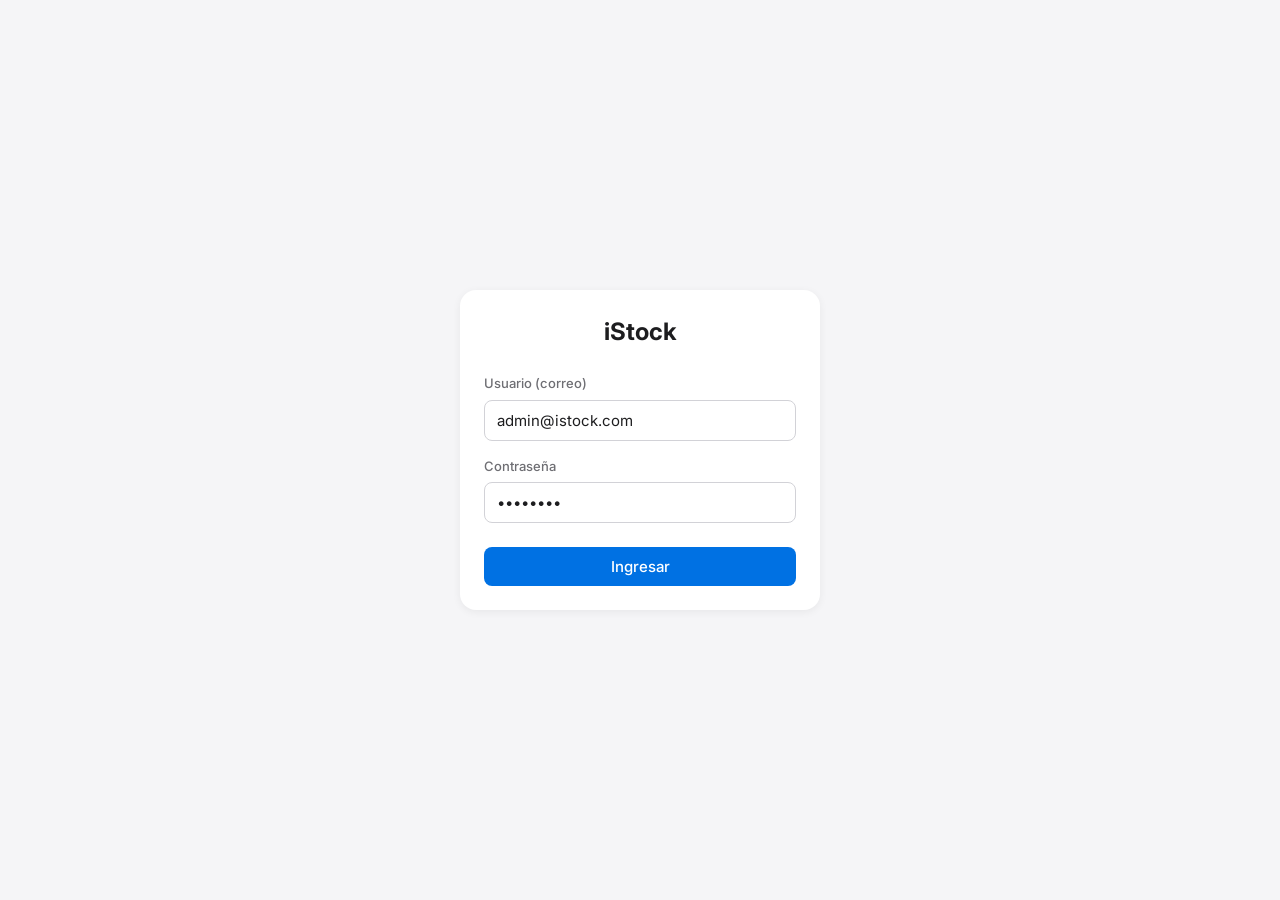
==== index.html @ b70290ad "Página de login y estilos base" ====
<!DOCTYPE html>
<html lang="es">
<head>
  <meta charset="UTF-8" />
  <meta name="viewport" content="width=device-width, initial-scale=1.0" />
  <title>iStock — Ingresar</title>
  <link rel="preconnect" href="https://fonts.googleapis.com" />
  <link rel="preconnect" href="https://fonts.gstatic.com" crossorigin />
  <link href="https://fonts.googleapis.com/css2?family=Inter:wght@400;500;600;700&display=swap" rel="stylesheet" />
  <link rel="stylesheet" href="css/styles.css" />
</head>
<body>
  <div class="login-screen">
    <div class="card login-card">
      <div class="login-logo">iStock</div>

      <form id="login-form">
        <div class="form-group">
          <label class="form-label" for="email">Usuario (correo)</label>
          <input class="form-input" type="email" id="email" name="email" value="admin@istock.com" placeholder="nombre@correo.com" required />
        </div>

        <div class="form-group">
          <label class="form-label" for="password">Contraseña</label>
          <input class="form-input" type="password" id="password" name="password" value="12345678" placeholder="••••••••" required />
        </div>

        <button type="submit" class="btn-primary" style="width: 100%; margin-top: 8px;">Ingresar</button>
      </form>
    </div>
  </div>

  <script src="js/login.js"></script>
</body>
</html>
---- css/styles.css ----
/* Estilos base */
*,
*::before,
*::after {
  box-sizing: border-box;
  margin: 0;
  padding: 0;
}

html,
body {
  height: 100%;
}

body {
  font-family: "Inter", -apple-system, BlinkMacSystemFont, "Segoe UI", system-ui, sans-serif;
  background-color: #f5f5f7;
  color: #1d1d1f;
  font-size: 15px;
  line-height: 1.5;
  -webkit-font-smoothing: antialiased;
}

a {
  color: inherit;
  text-decoration: none;
}

ul,
ol {
  list-style: none;
}

button,
input,
select,
textarea {
  font-family: inherit;
  font-size: inherit;
  color: inherit;
}

button {
  cursor: pointer;
  border: none;
  background: none;
}

img {
  max-width: 100%;
  display: block;
}

/* Estilos para tarjetas */

.card {
  background-color: #ffffff;
  border-radius: 16px;
  box-shadow: 0 2px 8px rgba(0, 0, 0, 0.06);
  padding: 24px;
}

.card-title {
  font-size: 18px;
  font-weight: 600;
  margin-bottom: 16px;
}

/* Estilos para botones */

.btn-primary,
.btn-secondary {
  display: inline-flex;
  align-items: center;
  justify-content: center;
  gap: 8px;
  padding: 10px 20px;
  border-radius: 8px;
  font-size: 15px;
  font-weight: 500;
  transition: background-color 0.15s ease, opacity 0.15s ease;
}

.btn-primary {
  background-color: #0071e3;
  color: #ffffff;
}

.btn-primary:hover {
  background-color: #0077ed;
}

.btn-primary:active {
  background-color: #005bb5;
}

.btn-primary:disabled {
  opacity: 0.5;
  cursor: not-allowed;
}

.btn-secondary {
  background-color: #ffffff;
  color: #1d1d1f;
  border: 1px solid #d2d2d7;
}

.btn-secondary:hover {
  background-color: #f5f5f7;
}

.btn-secondary:disabled {
  opacity: 0.5;
  cursor: not-allowed;
}

/* Estilos para formularios */

.form-group {
  display: flex;
  flex-direction: column;
  gap: 6px;
  margin-bottom: 16px;
}

.form-label {
  font-size: 13px;
  font-weight: 500;
  color: #6e6e73;
}

.form-input {
  padding: 10px 12px;
  border: 1px solid #d2d2d7;
  border-radius: 8px;
  background-color: #ffffff;
  outline: none;
  transition: border-color 0.15s ease;
}

.form-input:focus {
  border-color: #0071e3;
}

/* Estilos para la pantalla de login */

.login-screen {
  min-height: 100vh;
  display: flex;
  align-items: center;
  justify-content: center;
  padding: 24px;
}

.login-card {
  width: 100%;
  max-width: 360px;
}

.login-logo {
  text-align: center;
  font-size: 24px;
  font-weight: 700;
  color: #1d1d1f;
  margin-bottom: 24px;
}

/* Estilos para menú */

.sidebar {
  position: fixed;
  top: 0;
  left: 0;
  width: 240px;
  height: 100vh;
  background-color: #ffffff;
  border-right: 1px solid #d2d2d7;
  display: flex;
  flex-direction: column;
  padding: 24px 16px;
}

.sidebar-logo {
  font-size: 20px;
  font-weight: 700;
  color: #1d1d1f;
  margin-bottom: 32px;
  padding: 0 8px;
}

.sidebar-nav {
  display: flex;
  flex-direction: column;
  gap: 4px;
  flex: 1;
}

.sidebar-link {
  display: flex;
  align-items: center;
  gap: 8px;
  padding: 10px 8px;
  border-radius: 8px;
  font-size: 15px;
  font-weight: 500;
  color: #6e6e73;
  transition: background-color 0.15s ease, color 0.15s ease;
}

.sidebar-link:hover {
  background-color: #f5f5f7;
  color: #1d1d1f;
}

.sidebar-link.active {
  background-color: #0071e3;
  color: #ffffff;
}

.sidebar-footer {
  padding-top: 16px;
  border-top: 1px solid #d2d2d7;
}

.sidebar-logout {
  display: flex;
  align-items: center;
  gap: 8px;
  width: 100%;
  padding: 10px 8px;
  border-radius: 8px;
  font-size: 15px;
  font-weight: 500;
  color: #ff3b30;
  transition: background-color 0.15s ease;
}

.sidebar-logout:hover {
  background-color: #f5f5f7;
}

/* Estilos para contenido */

.main-content {
  margin-left: 240px;
  padding: 32px;
}
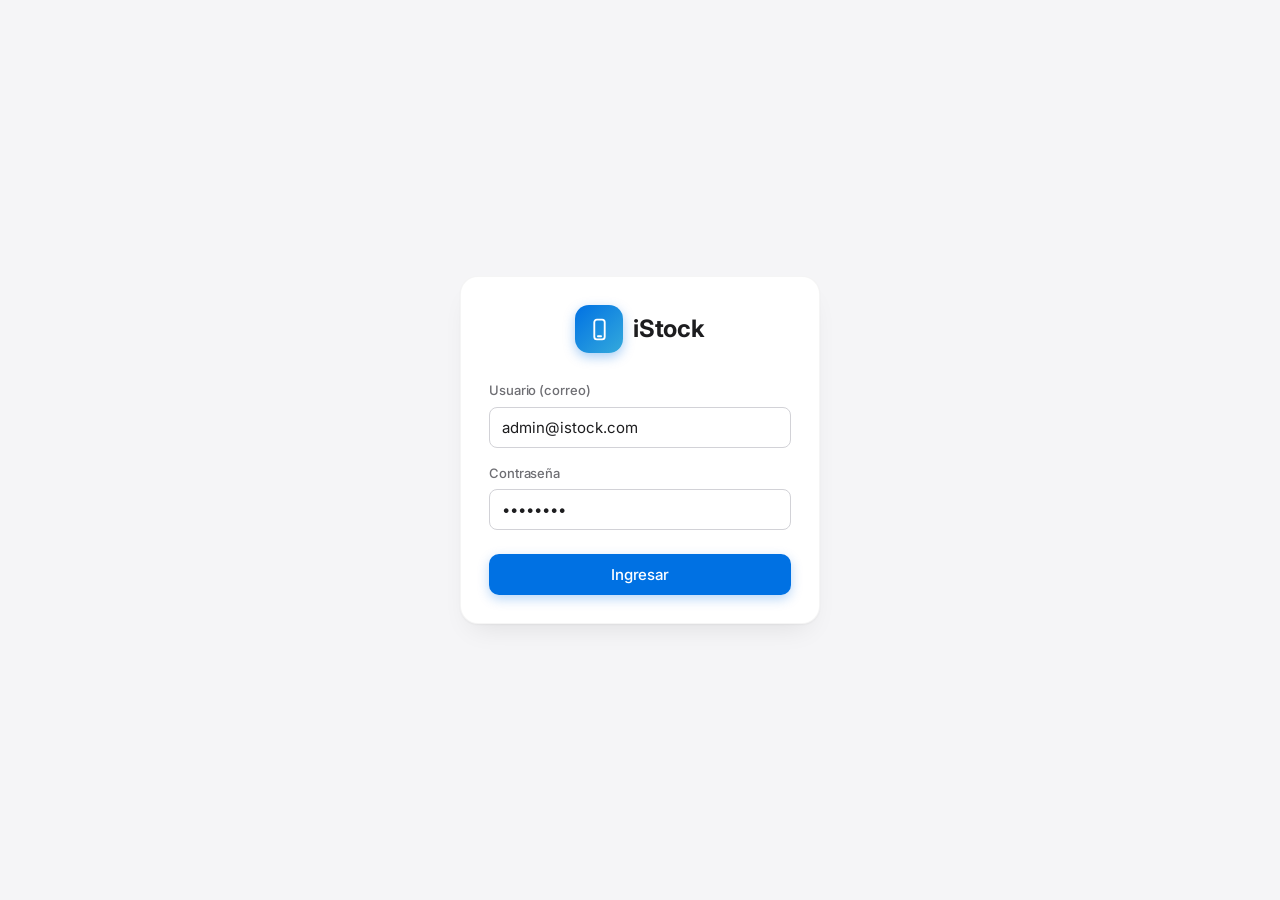
==== commit 34da163e: "Página de dashboard con metricas y ultimas transacciones" ====
--- a/index.html
+++ b/index.html
@@ -12,7 +12,15 @@
 <body>
   <div class="login-screen">
     <div class="card login-card">
-      <div class="login-logo">iStock</div>
+      <div class="brand login-brand">
+        <div class="brand-icon">
+          <svg viewBox="0 0 24 24" fill="none" stroke="#ffffff" stroke-width="1.8" stroke-linecap="round" stroke-linejoin="round">
+            <rect x="7" y="2.5" width="10" height="19" rx="2.5" />
+            <path d="M10.5 18.5h3" />
+          </svg>
+        </div>
+        <span class="brand-name">iStock</span>
+      </div>
 
       <form id="login-form">
         <div class="form-group">
--- a/css/styles.css
+++ b/css/styles.css
@@ -18,6 +18,7 @@
   color: #1d1d1f;
   font-size: 15px;
   line-height: 1.5;
+  letter-spacing: -0.1px;
   -webkit-font-smoothing: antialiased;
 }
 
@@ -55,15 +56,17 @@
 
 .card {
   background-color: #ffffff;
-  border-radius: 16px;
-  box-shadow: 0 2px 8px rgba(0, 0, 0, 0.06);
-  padding: 24px;
+  border: 1px solid rgba(0, 0, 0, 0.04);
+  border-radius: 18px;
+  box-shadow: 0 1px 2px rgba(0, 0, 0, 0.04), 0 14px 28px -12px rgba(0, 0, 0, 0.1);
+  padding: 28px;
 }
 
 .card-title {
-  font-size: 18px;
+  font-size: 17px;
   font-weight: 600;
-  margin-bottom: 16px;
+  letter-spacing: -0.2px;
+  margin-bottom: 20px;
 }
 
 /* Estilos para botones */
@@ -74,24 +77,30 @@
   align-items: center;
   justify-content: center;
   gap: 8px;
-  padding: 10px 20px;
-  border-radius: 8px;
+  padding: 11px 22px;
+  border-radius: 10px;
   font-size: 15px;
   font-weight: 500;
-  transition: background-color 0.15s ease, opacity 0.15s ease;
+  letter-spacing: -0.1px;
+  transition: background-color 0.15s ease, box-shadow 0.15s ease, transform 0.15s ease, opacity 0.15s ease;
 }
 
 .btn-primary {
   background-color: #0071e3;
   color: #ffffff;
+  box-shadow: 0 4px 12px rgba(0, 113, 227, 0.28);
 }
 
 .btn-primary:hover {
   background-color: #0077ed;
+  box-shadow: 0 6px 16px rgba(0, 113, 227, 0.34);
+  transform: translateY(-1px);
 }
 
 .btn-primary:active {
   background-color: #005bb5;
+  box-shadow: 0 2px 8px rgba(0, 113, 227, 0.28);
+  transform: translateY(0);
 }
 
 .btn-primary:disabled {
@@ -107,6 +116,7 @@
 
 .btn-secondary:hover {
   background-color: #f5f5f7;
+  transform: translateY(-1px);
 }
 
 .btn-secondary:disabled {
@@ -157,12 +167,56 @@
   max-width: 360px;
 }
 
-.login-logo {
-  text-align: center;
+/* Estilos para la marca "iStock" (ícono + nombre) */
+
+.brand {
+  display: flex;
+  align-items: center;
+  gap: 10px;
+}
+
+.brand-icon {
+  flex-shrink: 0;
+  width: 36px;
+  height: 36px;
+  border-radius: 10px;
+  background: linear-gradient(135deg, #0071e3, #34aadc);
+  box-shadow: 0 4px 12px rgba(0, 113, 227, 0.35);
+  display: flex;
+  align-items: center;
+  justify-content: center;
+}
+
+.brand-icon svg {
+  width: 19px;
+  height: 19px;
+}
+
+.brand-name {
+  font-size: 20px;
+  font-weight: 700;
+  letter-spacing: -0.3px;
+  color: #1d1d1f;
+}
+
+.login-brand {
+  justify-content: center;
+  margin-bottom: 28px;
+}
+
+.login-brand .brand-icon {
+  width: 48px;
+  height: 48px;
+  border-radius: 14px;
+}
+
+.login-brand .brand-icon svg {
+  width: 25px;
+  height: 25px;
+}
+
+.login-brand .brand-name {
   font-size: 24px;
-  font-weight: 700;
-  color: #1d1d1f;
-  margin-bottom: 24px;
 }
 
 /* Estilos para menú */
@@ -174,17 +228,14 @@
   width: 240px;
   height: 100vh;
   background-color: #ffffff;
-  border-right: 1px solid #d2d2d7;
+  box-shadow: 1px 0 0 rgba(0, 0, 0, 0.06);
   display: flex;
   flex-direction: column;
-  padding: 24px 16px;
-}
-
-.sidebar-logo {
-  font-size: 20px;
-  font-weight: 700;
-  color: #1d1d1f;
-  margin-bottom: 32px;
+  padding: 28px 16px;
+}
+
+.sidebar-brand {
+  margin-bottom: 36px;
   padding: 0 8px;
 }
 
@@ -198,15 +249,21 @@
 .sidebar-link {
   display: flex;
   align-items: center;
-  gap: 8px;
-  padding: 10px 8px;
-  border-radius: 8px;
+  gap: 10px;
+  padding: 10px 10px;
+  border-radius: 10px;
   font-size: 15px;
   font-weight: 500;
   color: #6e6e73;
   transition: background-color 0.15s ease, color 0.15s ease;
 }
 
+.sidebar-link svg {
+  width: 18px;
+  height: 18px;
+  flex-shrink: 0;
+}
+
 .sidebar-link:hover {
   background-color: #f5f5f7;
   color: #1d1d1f;
@@ -215,6 +272,7 @@
 .sidebar-link.active {
   background-color: #0071e3;
   color: #ffffff;
+  box-shadow: 0 4px 12px rgba(0, 113, 227, 0.3);
 }
 
 .sidebar-footer {
@@ -225,16 +283,22 @@
 .sidebar-logout {
   display: flex;
   align-items: center;
-  gap: 8px;
+  gap: 10px;
   width: 100%;
-  padding: 10px 8px;
-  border-radius: 8px;
+  padding: 10px 10px;
+  border-radius: 10px;
   font-size: 15px;
   font-weight: 500;
   color: #ff3b30;
   transition: background-color 0.15s ease;
 }
 
+.sidebar-logout svg {
+  width: 18px;
+  height: 18px;
+  flex-shrink: 0;
+}
+
 .sidebar-logout:hover {
   background-color: #f5f5f7;
 }
@@ -245,3 +309,105 @@
   margin-left: 240px;
   padding: 32px;
 }
+
+.page-title {
+  font-size: 30px;
+  font-weight: 700;
+  letter-spacing: -0.5px;
+  margin-bottom: 28px;
+}
+
+/* Estilos para las métricas del dashboard */
+
+.metrics-grid {
+  display: grid;
+  grid-template-columns: repeat(3, 1fr);
+  gap: 24px;
+  margin-bottom: 24px;
+}
+
+.metric-icon {
+  width: 40px;
+  height: 40px;
+  border-radius: 11px;
+  background-color: rgba(0, 113, 227, 0.1);
+  color: #0071e3;
+  display: flex;
+  align-items: center;
+  justify-content: center;
+  margin-bottom: 16px;
+}
+
+.metric-icon svg {
+  width: 20px;
+  height: 20px;
+}
+
+.metric-label {
+  font-size: 14px;
+  font-weight: 500;
+  color: #6e6e73;
+  margin-bottom: 8px;
+}
+
+.metric-value {
+  font-size: 34px;
+  font-weight: 700;
+  letter-spacing: -0.5px;
+  color: #1d1d1f;
+}
+
+/* Estilos para la lista de transacciones */
+
+.transaction-list li {
+  display: flex;
+  align-items: center;
+  gap: 14px;
+  padding: 14px 0;
+  border-bottom: 1px solid #ececec;
+}
+
+.transaction-list li:last-child {
+  border-bottom: none;
+  padding-bottom: 0;
+}
+
+.transaction-icon {
+  flex-shrink: 0;
+  width: 36px;
+  height: 36px;
+  border-radius: 10px;
+  background-color: rgba(52, 199, 89, 0.12);
+  color: #34c759;
+  display: flex;
+  align-items: center;
+  justify-content: center;
+}
+
+.transaction-icon svg {
+  width: 17px;
+  height: 17px;
+}
+
+.transaction-info {
+  flex: 1;
+  display: flex;
+  flex-direction: column;
+  gap: 2px;
+}
+
+.transaction-model {
+  font-size: 15px;
+  font-weight: 600;
+}
+
+.transaction-date {
+  font-size: 13px;
+  color: #86868b;
+}
+
+.transaction-amount {
+  font-size: 15px;
+  font-weight: 600;
+  color: #34c759;
+}
